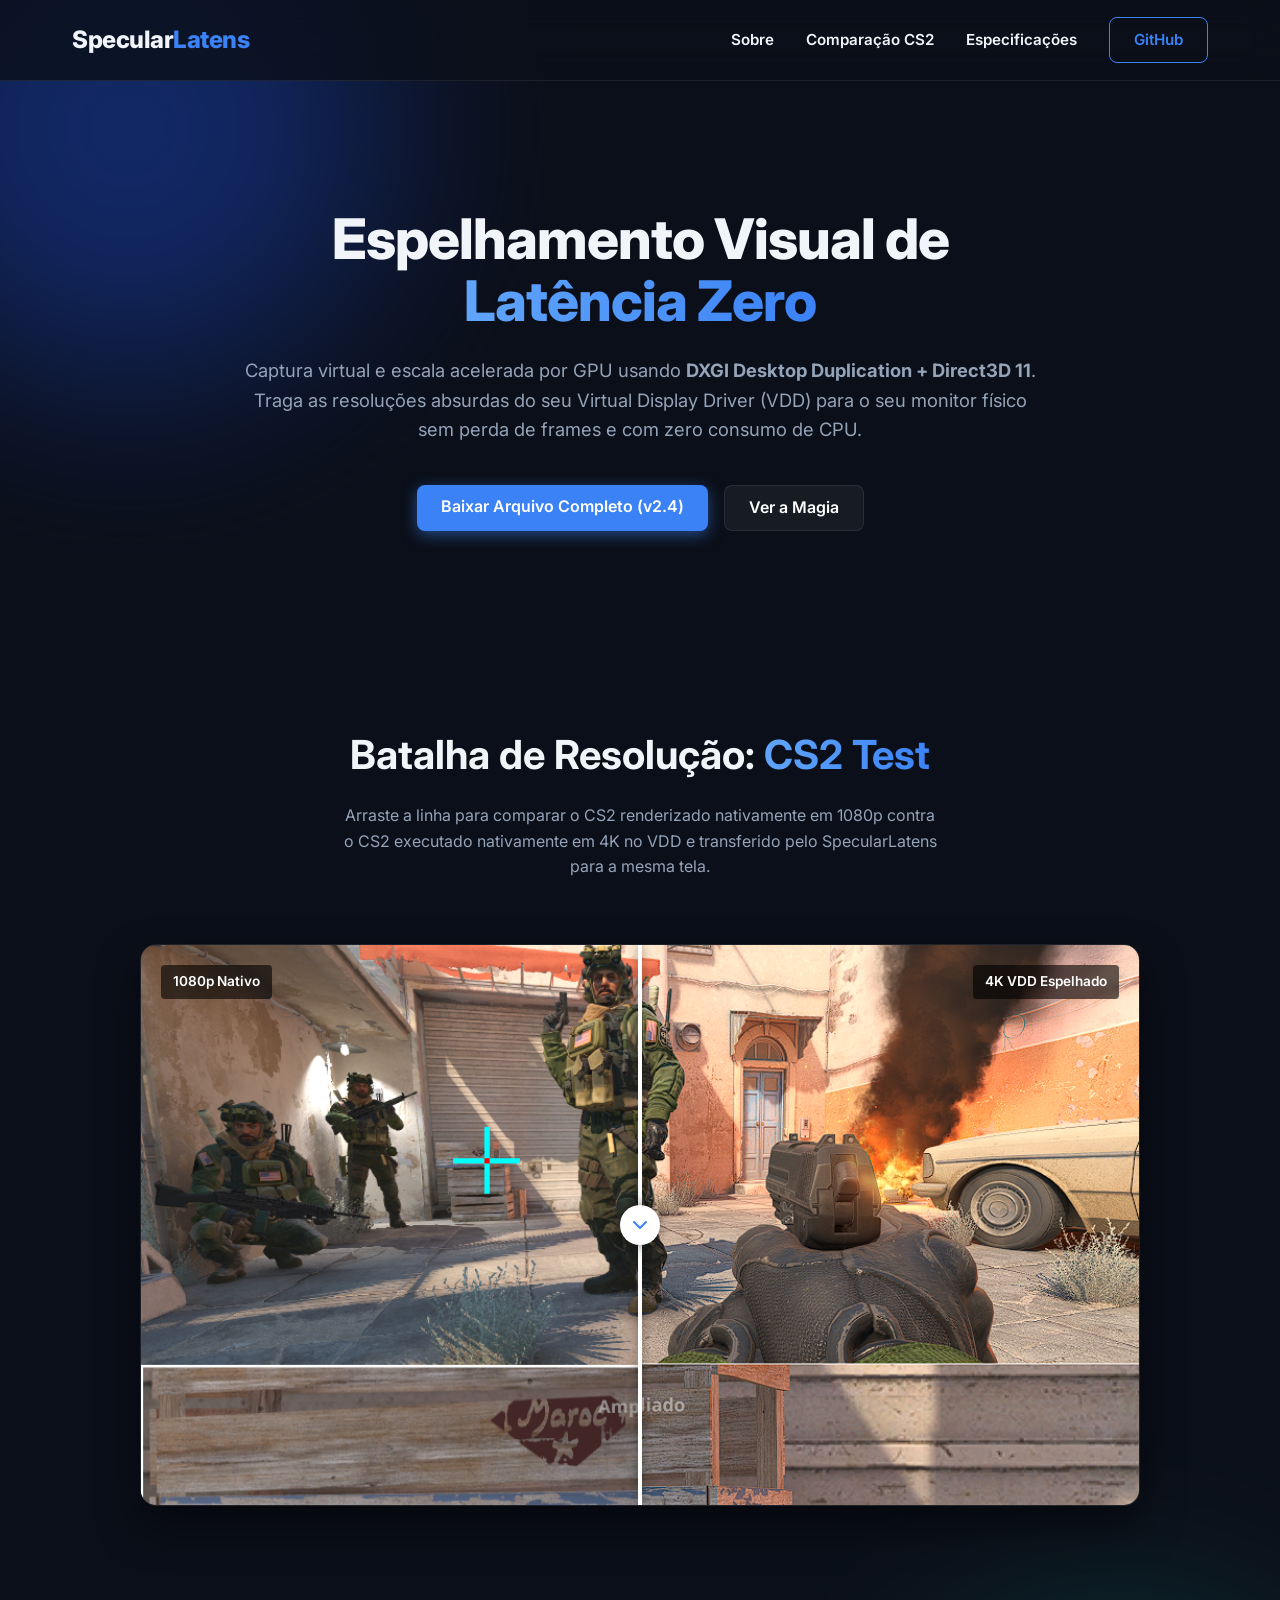
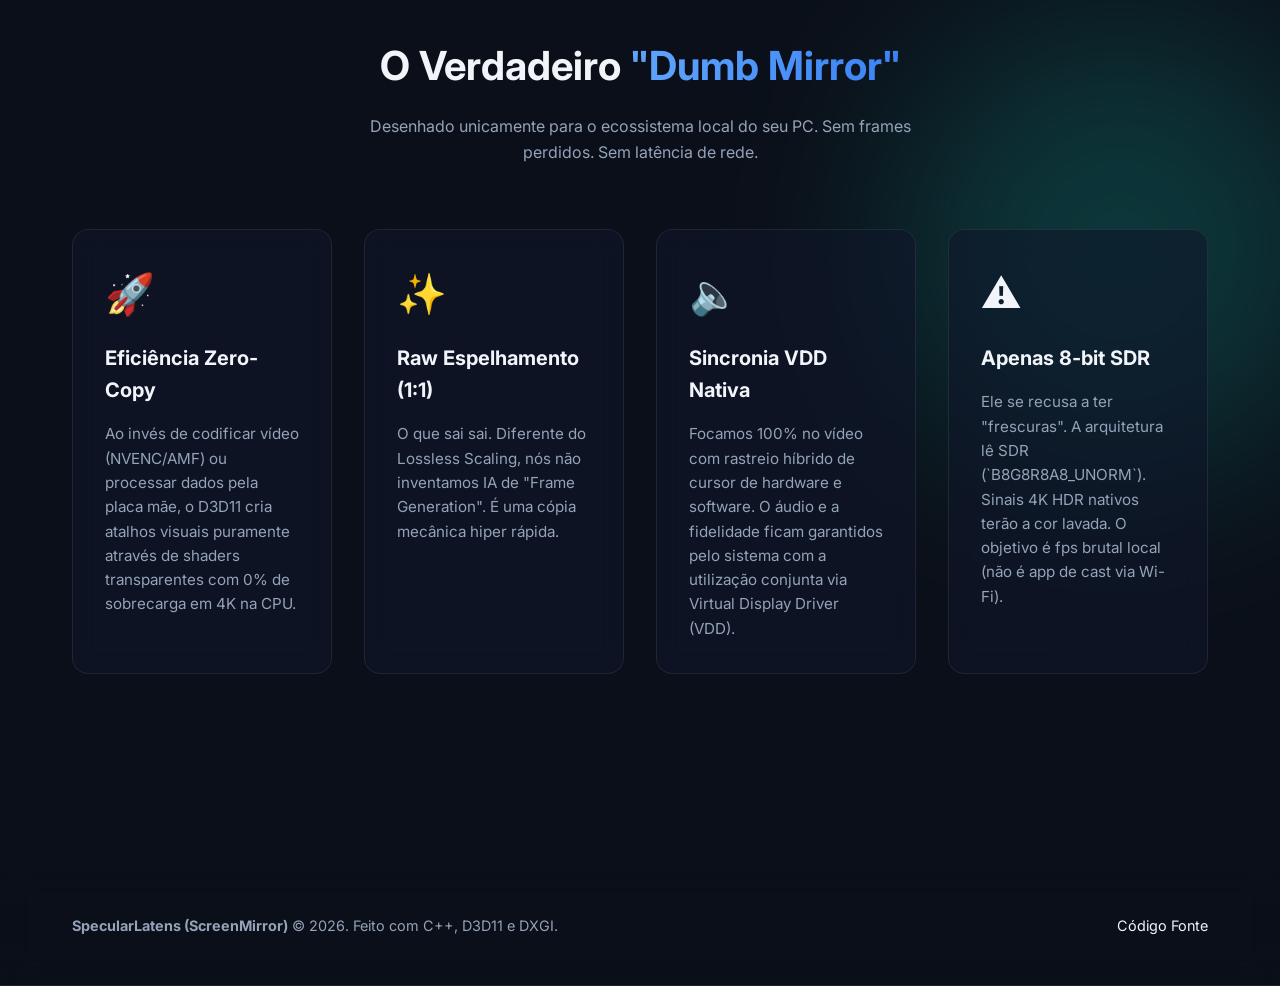
==== index.html @ a265c94a "feat: Add landing page template with CS2 comparison slider" ====
<!DOCTYPE html>
<html lang="pt-BR">
<head>
    <meta charset="UTF-8">
    <meta name="viewport" content="width=device-width, initial-scale=1.0">
    <title>SpecularLatens (ScreenMirror) - Zero-Latency Mirroring</title>
    <meta name="description" content="Espelhamento de tela com baixíssima latência via DXGI Desktop Duplication API + Direct3D 11. O clone visual perfeito, sem uso de CPU.">
    <!-- Google Fonts -->
    <link rel="preconnect" href="https://fonts.googleapis.com">
    <link rel="preconnect" href="https://fonts.gstatic.com" crossorigin>
    <link href="https://fonts.googleapis.com/css2?family=Inter:wght@300;400;600;800&display=swap" rel="stylesheet">
    <link rel="stylesheet" href="assets/css/style.css">
    <link rel="icon" type="image/x-icon" href="assets/images/favicon.ico">
</head>
<body>
    <!-- Background Elements -->
    <div class="blob blob-1"></div>
    <div class="blob blob-2"></div>

    <header class="glass-nav">
        <div class="container">
            <h1 class="logo">Specular<span>Latens</span></h1>
            <nav>
                <a href="#about">Sobre</a>
                <a href="#comparison">Comparação CS2</a>
                <a href="#specs">Especificações</a>
                <a href="https://github.com/plenoryan/SpecularLatens" target="_blank" class="btn btn-outline">GitHub</a>
            </nav>
        </div>
    </header>

    <main>
        <!-- Hero Section -->
        <section class="hero container">
            <div class="hero-content">
                <h2>Espelhamento Visual de <span class="highlight">Latência Zero</span></h2>
                <p>Captura virtual e escala acelerada por GPU usando <strong>DXGI Desktop Duplication + Direct3D 11</strong>. Traga as resoluções absurdas do seu Virtual Display Driver (VDD) para o seu monitor físico sem perda de frames e com zero consumo de CPU.</p>
                <div class="hero-buttons">
                    <a href="https://github.com/plenoryan/SpecularLatens/releases" target="_blank" class="btn btn-primary">Baixar Arquivo Completo (v2.4)</a>
                    <a href="#comparison" class="btn btn-secondary">Ver a Magia</a>
                </div>
            </div>
        </section>

        <!-- Before/After Slider Section -->
        <section id="comparison" class="showcase container">
            <div class="section-title">
                <h2>Batalha de Resolução: <span class="highlight">CS2 Test</span></h2>
                <p>Arraste a linha para comparar o CS2 renderizado nativamente em 1080p contra o CS2 executado nativamente em 4K no VDD e transferido pelo SpecularLatens para a mesma tela.</p>
            </div>
            
            <div class="slider-container">
                <div class="slider-image slider-image-before">
                    <img src="assets/images/before-1080p.png" alt="Nativo 1080p Preset Máximo">
                    <div class="image-label label-before">1080p Nativo</div>
                </div>
                <div class="slider-image slider-image-after">
                    <img src="assets/images/after-4k.png" alt="4K Nativo VDD Espelhado">
                    <div class="image-label label-after">4K VDD Espelhado</div>
                </div>
                <div class="slider-handle">
                    <div class="slider-line"></div>
                    <div class="slider-button">
                        <svg xmlns="http://www.w3.org/2000/svg" width="24" height="24" viewBox="0 0 24 24" fill="none" stroke="currentColor" stroke-width="2" stroke-linecap="round" stroke-linejoin="round"><path d="m9 18 6-6-6-6"/></svg>
                    </div>
                </div>
            </div>
        </section>

        <!-- Features / Specs Section -->
        <section id="specs" class="specs-section container">
            <div class="section-title">
                <h2>O Verdadeiro <span class="highlight">"Dumb Mirror"</span></h2>
                <p>Desenhado unicamente para o ecossistema local do seu PC. Sem frames perdidos. Sem latência de rede.</p>
            </div>

            <div class="specs-grid">
                <!-- Spec Card 1 -->
                <div class="spec-card glass">
                    <div class="icon">🚀</div>
                    <h3>Eficiência Zero-Copy</h3>
                    <p>Ao invés de codificar vídeo (NVENC/AMF) ou processar dados pela placa mãe, o D3D11 cria atalhos visuais puramente através de shaders transparentes com 0% de sobrecarga em 4K na CPU.</p>
                </div>
                
                <!-- Spec Card 2 -->
                <div class="spec-card glass">
                    <div class="icon">✨</div>
                    <h3>Raw Espelhamento (1:1)</h3>
                    <p>O que sai sai. Diferente do Lossless Scaling, nós não inventamos IA de "Frame Generation". É uma cópia mecânica hiper rápida.</p>
                </div>
                
                <!-- Spec Card 3 -->
                <div class="spec-card glass">
                    <div class="icon">🔈</div>
                    <h3>Sincronia VDD Nativa</h3>
                    <p>Focamos 100% no vídeo com rastreio híbrido de cursor de hardware e software. O áudio e a fidelidade ficam garantidos pelo sistema com a utilização conjunta via Virtual Display Driver (VDD).</p>
                </div>
                
                <!-- Spec Card 4 -->
                <div class="spec-card glass limitation">
                    <div class="icon">⚠️</div>
                    <h3>Apenas 8-bit SDR</h3>
                    <p>Ele se recusa a ter "frescuras". A arquitetura lê SDR (`B8G8R8A8_UNORM`). Sinais 4K HDR nativos terão a cor lavada. O objetivo é fps brutal local (não é app de cast via Wi-Fi).</p>
                </div>
            </div>
        </section>
    </main>

    <footer class="glass-nav">
        <div class="container footer-content">
            <p><strong>SpecularLatens (ScreenMirror)</strong> &copy; 2026. Feito com C++, D3D11 e DXGI.</p>
            <div class="footer-links">
                <a href="https://github.com/plenoryan/SpecularLatens" target="_blank">Código Fonte</a>
            </div>
        </div>
    </footer>

    <script src="assets/js/script.js"></script>
</body>
</html>
---- assets/css/style.css ----
* {
    margin: 0;
    padding: 0;
    box-sizing: border-box;
    font-family: 'Inter', sans-serif;
}

:root {
    --bg-color: #0b0f19;
    --text-main: #f1f5f9;
    --text-muted: #94a3b8;
    --accent: #3b82f6;
    --accent-glow: rgba(59, 130, 246, 0.5);
    --glass-bg: rgba(15, 23, 42, 0.6);
    --glass-border: rgba(255, 255, 255, 0.08);
}

body {
    background-color: var(--bg-color);
    color: var(--text-main);
    line-height: 1.6;
    overflow-x: hidden;
    position: relative;
}

/* Background Animated Blobs */
.blob {
    position: absolute;
    filter: blur(100px);
    z-index: -1;
    opacity: 0.4;
    border-radius: 50%;
    animation: drift 20s infinite alternate ease-in-out;
}
.blob-1 {
    width: 40vw; height: 40vw;
    background: #1d4ed8;
    top: -10vw; left: -10vw;
}
.blob-2 {
    width: 35vw; height: 35vw;
    background: #0f766e;
    bottom: 20%; right: -5vw;
    animation-delay: -5s;
}

@keyframes drift {
    0% { transform: translate(0, 0) scale(1); }
    100% { transform: translate(100px, 50px) scale(1.1); }
}

/* Layout */
.container {
    max-width: 1200px;
    margin: 0 auto;
    padding: 0 2rem;
}

/* Glassmorphism Classes */
.glass {
    background: var(--glass-bg);
    backdrop-filter: blur(12px);
    -webkit-backdrop-filter: blur(12px);
    border: 1px solid var(--glass-border);
    border-radius: 16px;
}
.glass-nav {
    background: rgba(11, 15, 25, 0.8);
    backdrop-filter: blur(16px);
    border-bottom: 1px solid var(--glass-border);
    position: sticky;
    top: 0;
    z-index: 100;
}

/* Navbar */
header .container {
    display: flex;
    justify-content: space-between;
    align-items: center;
    height: 80px;
}
.logo {
    font-size: 1.5rem;
    font-weight: 800;
    letter-spacing: -0.5px;
}
.logo span { color: var(--accent); }

nav {
    display: flex;
    gap: 2rem;
    align-items: center;
}
nav a {
    color: var(--text-main);
    text-decoration: none;
    font-weight: 600;
    font-size: 0.95rem;
    transition: color 0.3s;
}
nav a:hover { color: var(--accent); }

/* Buttons */
.btn {
    padding: 0.6rem 1.5rem;
    border-radius: 8px;
    font-weight: 600;
    text-decoration: none;
    transition: all 0.3s ease;
    cursor: pointer;
    display: inline-block;
}
.btn-primary {
    background: var(--accent);
    color: white;
    box-shadow: 0 4px 15px var(--accent-glow);
}
.btn-primary:hover {
    background: #2563eb;
    transform: translateY(-2px);
}
.btn-secondary {
    background: rgba(255, 255, 255, 0.05);
    color: white;
    border: 1px solid var(--glass-border);
}
.btn-secondary:hover {
    background: rgba(255, 255, 255, 0.1);
}
.btn-outline {
    border: 1px solid var(--accent);
    color: var(--accent);
}
.btn-outline:hover {
    background: var(--accent);
    color: white;
}

/* Hero Section */
.hero {
    padding: 8rem 0;
    text-align: center;
}
.hero-content {
    max-width: 800px;
    margin: 0 auto;
}
.hero h2 {
    font-size: 3.5rem;
    font-weight: 800;
    line-height: 1.1;
    margin-bottom: 1.5rem;
    letter-spacing: -1px;
}
.highlight {
    background: linear-gradient(90deg, #60a5fa, #3b82f6);
    -webkit-background-clip: text;
    -webkit-text-fill-color: transparent;
}
.hero p {
    font-size: 1.15rem;
    color: var(--text-muted);
    margin-bottom: 2.5rem;
}
.hero-buttons {
    display: flex;
    gap: 1rem;
    justify-content: center;
}

/* Showcase Section */
.showcase {
    padding: 4rem 0 8rem 0;
}
.section-title {
    text-align: center;
    margin-bottom: 4rem;
}
.section-title h2 {
    font-size: 2.5rem;
    margin-bottom: 1rem;
}
.section-title p {
    color: var(--text-muted);
    max-width: 600px;
    margin: 0 auto;
}

/* Image Slider Component */
.slider-container {
    position: relative;
    width: 100%;
    max-width: 1000px;
    height: 562px; /* 16:9 ratio approx */
    margin: 0 auto;
    border-radius: 16px;
    overflow: hidden;
    box-shadow: 0 20px 40px rgba(0,0,0,0.5);
    border: 1px solid var(--glass-border);
}

.slider-image {
    position: absolute;
    top: 0;
    left: 0;
    width: 100%;
    height: 100%;
    overflow: hidden;
}

.slider-image img {
    width: 1000px; /* Fixed to container so it doesn't shrink when clipped */
    height: 100%;
    object-fit: cover;
    display: block;
}

/* The element on top that gets clipped */
.slider-image-before {
    z-index: 2;
    clip-path: inset(0 50% 0 0);
}

.slider-image-after {
    z-index: 1;
}

.image-label {
    position: absolute;
    top: 20px;
    padding: 6px 12px;
    background: rgba(0,0,0,0.6);
    backdrop-filter: blur(4px);
    color: white;
    font-size: 0.85rem;
    font-weight: 600;
    border-radius: 4px;
    z-index: 3;
}
.label-before { left: 20px; }
.label-after { right: 20px; text-align: right; }

.slider-handle {
    position: absolute;
    top: 0;
    left: 50%;
    width: 40px;
    height: 100%;
    margin-left: -20px;
    cursor: ew-resize;
    z-index: 4;
    display: flex;
    align-items: center;
    justify-content: center;
}

.slider-line {
    position: absolute;
    width: 4px;
    height: 100%;
    background: white;
    box-shadow: 0 0 10px rgba(0,0,0,0.5);
}

.slider-button {
    width: 40px;
    height: 40px;
    background: white;
    border-radius: 50%;
    display: flex;
    align-items: center;
    justify-content: center;
    color: #3b82f6;
    box-shadow: 0 0 15px rgba(0,0,0,0.5);
    z-index: 5;
    position: relative;
    pointer-events: none; /* Let dragging pass to handle */
    transform: rotate(90deg);
}

/* Features Grid */
.specs-section {
    padding-bottom: 8rem;
}
.specs-grid {
    display: grid;
    grid-template-columns: repeat(auto-fit, minmax(250px, 1fr));
    gap: 2rem;
}
.spec-card {
    padding: 2rem;
    transition: transform 0.3s ease;
}
.spec-card:hover { transform: translateY(-5px); }
.spec-card .icon {
    font-size: 2.5rem;
    margin-bottom: 1rem;
}
.spec-card h3 {
    margin-bottom: 1rem;
    font-size: 1.25rem;
}
.spec-card p {
    color: var(--text-muted);
    font-size: 0.95rem;
}
.spec-card.limitation border { border-color: rgba(239, 68, 68, 0.3); }

/* Footer */
footer {
    padding: 3rem 0;
    margin-top: 4rem;
}
.footer-content {
    display: flex;
    justify-content: space-between;
    align-items: center;
    color: var(--text-muted);
    font-size: 0.9rem;
}
.footer-links a {
    color: var(--text-main);
    text-decoration: none;
}
.footer-links a:hover { color: var(--accent); }

/* Responsive adjustments */
@media (max-width: 768px) {
    .hero h2 { font-size: 2.5rem; }
    .hero-buttons { flex-direction: column; }
    header nav { display: none; } /* Hide for simplicity on mobile demo */
    .slider-container { height: 300px; }
    .slider-image img { width: 100%; height: 300px; }
}
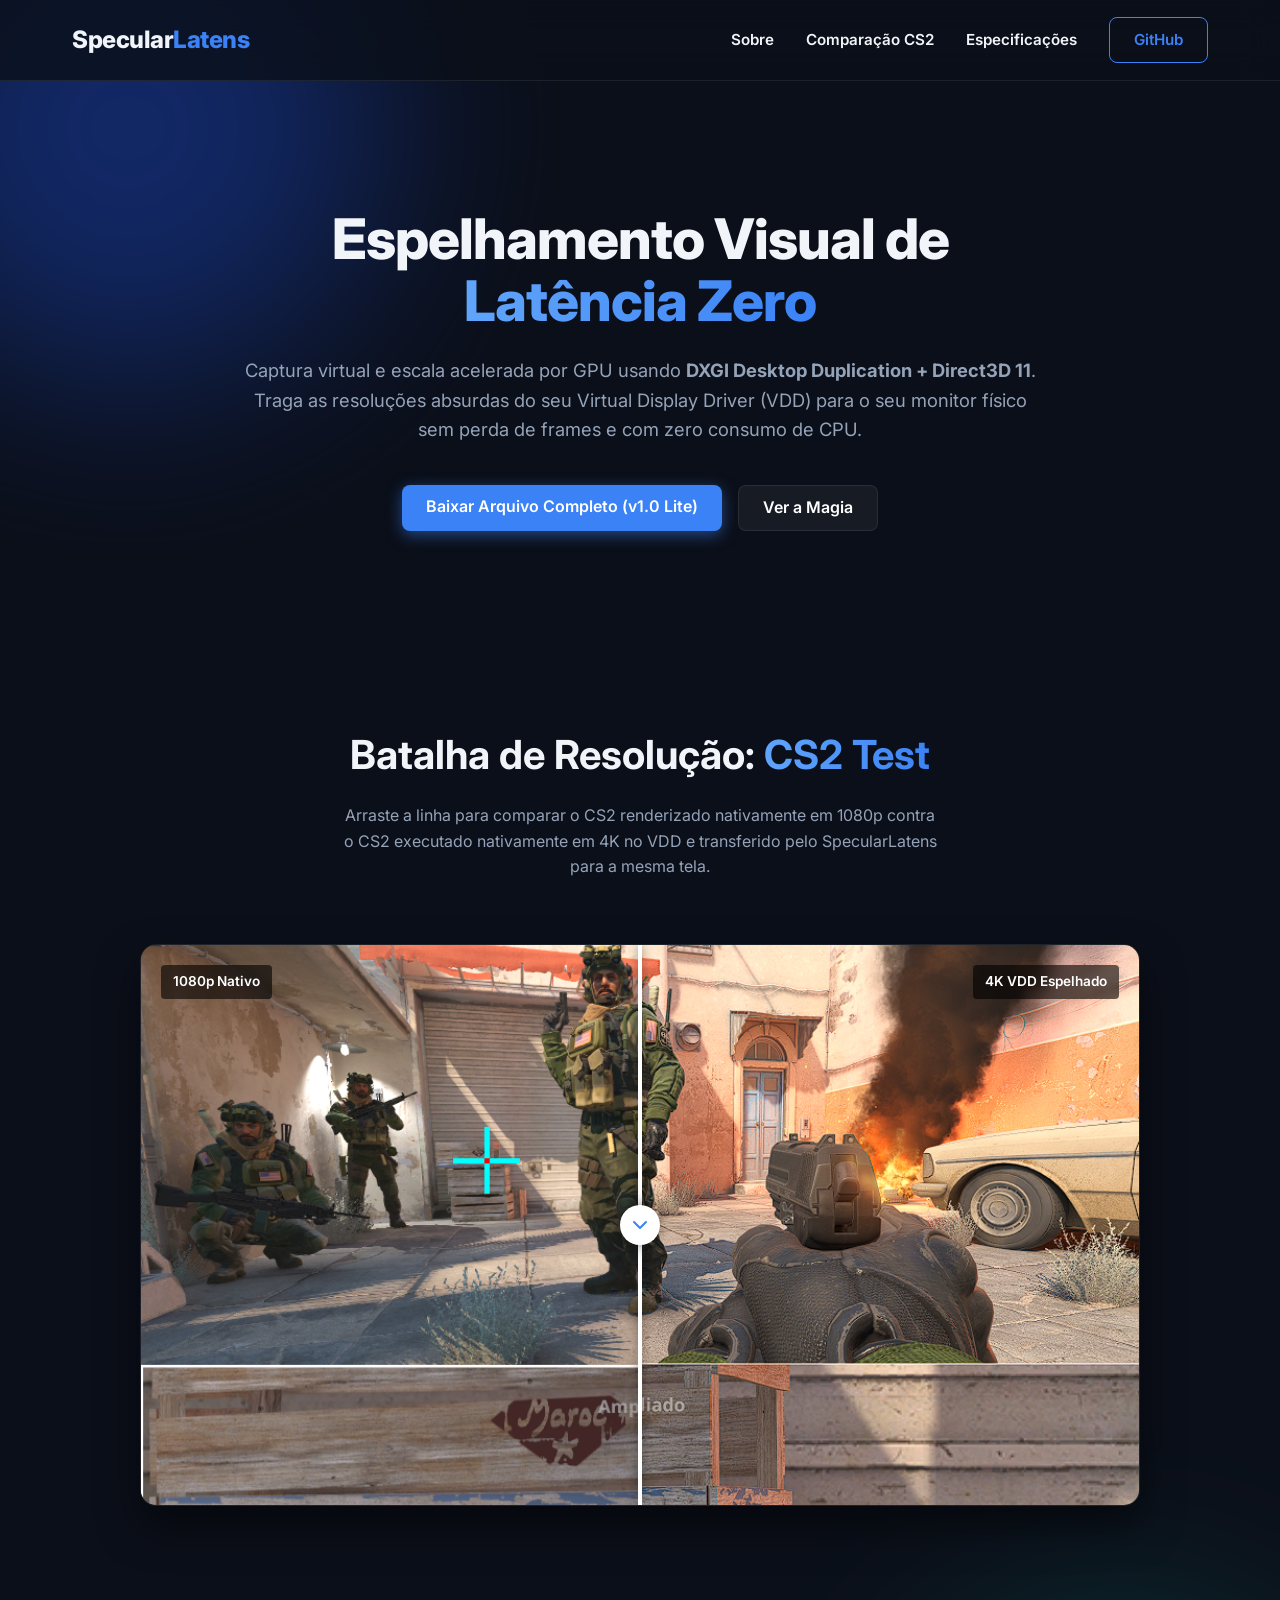
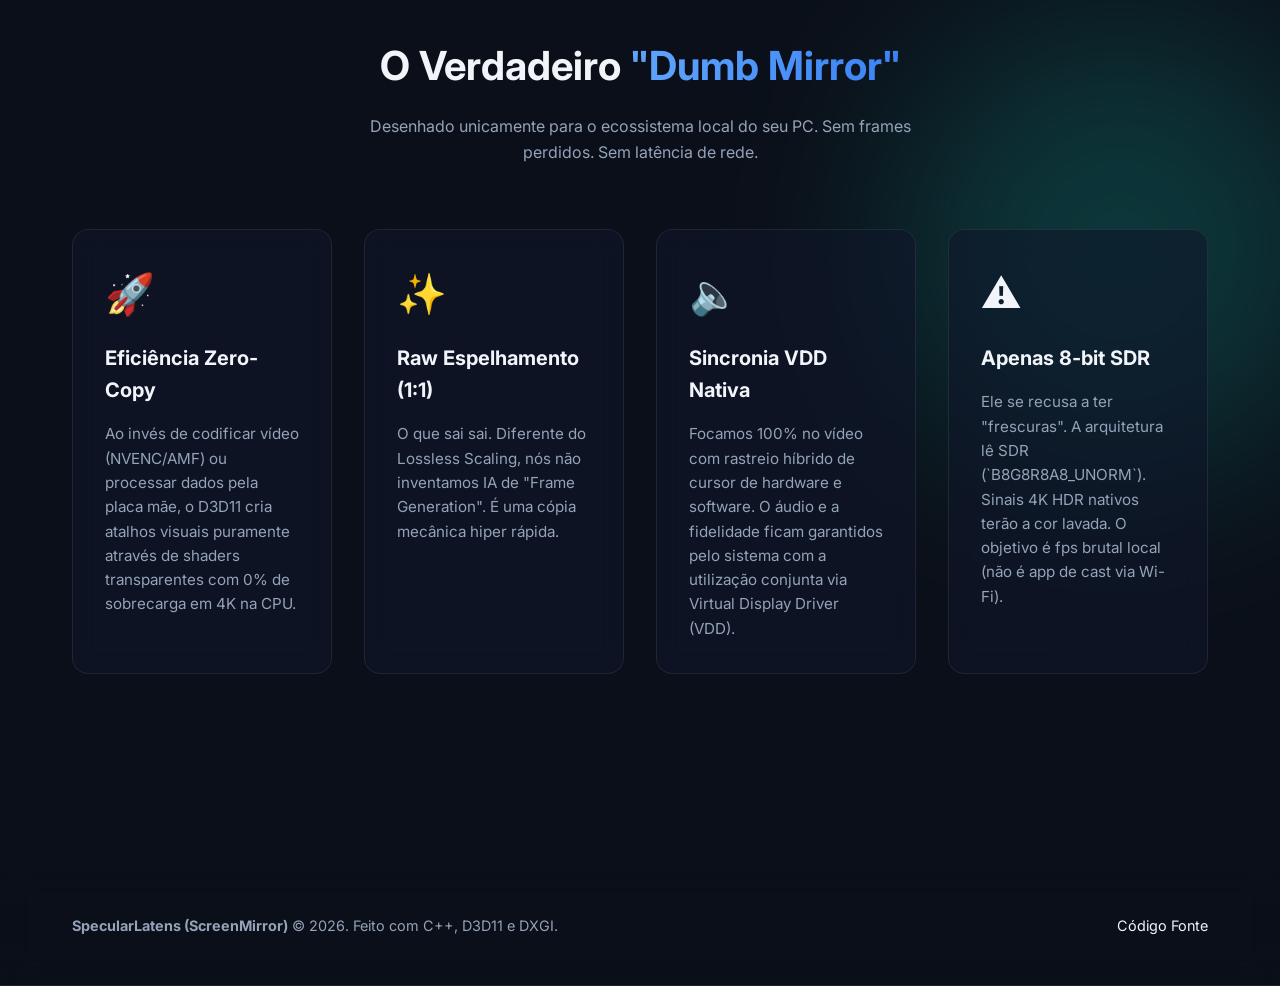
==== commit 05dd31f6: "fix: Update download link to v1.0 Lite direct download" ====
--- a/index.html
+++ b/index.html
@@ -36,7 +36,7 @@
                 <h2>Espelhamento Visual de <span class="highlight">Latência Zero</span></h2>
                 <p>Captura virtual e escala acelerada por GPU usando <strong>DXGI Desktop Duplication + Direct3D 11</strong>. Traga as resoluções absurdas do seu Virtual Display Driver (VDD) para o seu monitor físico sem perda de frames e com zero consumo de CPU.</p>
                 <div class="hero-buttons">
-                    <a href="https://github.com/plenoryan/SpecularLatens/releases" target="_blank" class="btn btn-primary">Baixar Arquivo Completo (v2.4)</a>
+                    <a href="https://github.com/plenoryan/SpecularLatens/releases/download/v1.00/SpecularLatens.exe" class="btn btn-primary">Baixar Arquivo Completo (v1.0 Lite)</a>
                     <a href="#comparison" class="btn btn-secondary">Ver a Magia</a>
                 </div>
             </div>
